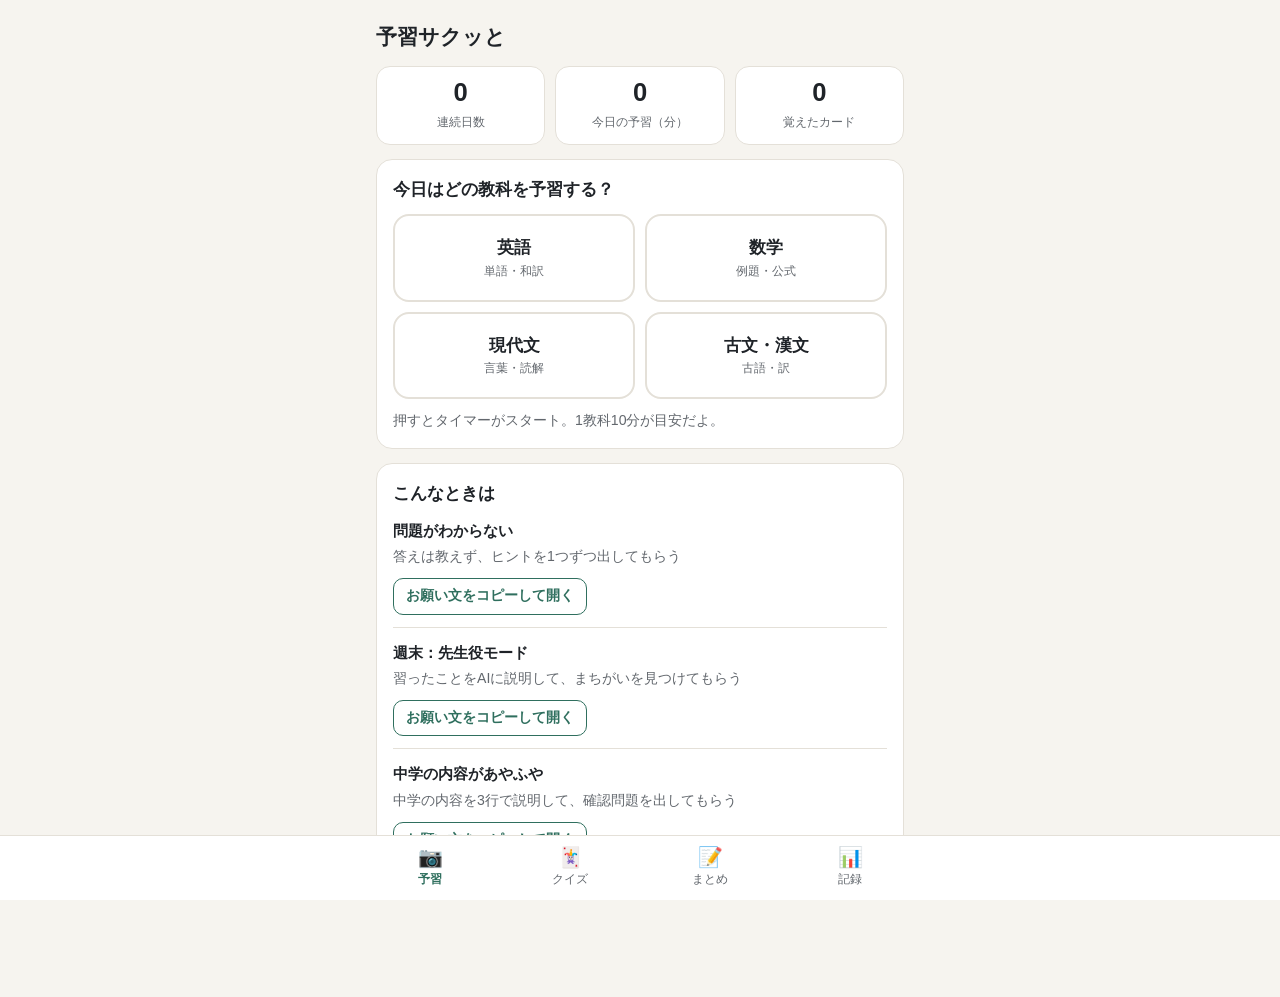
==== index.html @ 1076a91f "予習サクッと：写真とAIで予習・単語クイズ・まとめ・記録のアプリを作成 Co-Authored-By: Claude Opus 5.5 <noreply@anthropic.com>" ====
<!DOCTYPE html>
<html lang="ja">
<head>
<meta charset="UTF-8">
<meta name="viewport" content="width=device-width, initial-scale=1, viewport-fit=cover">
<meta name="robots" content="noindex">
<meta name="apple-mobile-web-app-capable" content="yes">
<meta name="apple-mobile-web-app-title" content="予習サクッと">
<meta name="theme-color" content="#2f6f5e">
<title>予習サクッと</title>
<meta name="description" content="写真とAIで予習を30分に。単語カードとまとめで授業前もバッチリ">
<style>
  :root {
    --bg: #f6f4ef;
    --card: #ffffff;
    --text: #1f2328;
    --sub: #62676d;
    --line: #e4e0d8;
    --accent: #2f6f5e;
    --accent-soft: #e3efe9;
    --warm: #c0643c;
    --warm-soft: #f8e8df;
    --line-green: #06c755;
    --tabbar: #ffffff;
  }
  @media (prefers-color-scheme: dark) {
    :root {
      --bg: #17191c;
      --card: #22252a;
      --text: #eceae6;
      --sub: #a3a7ad;
      --line: #34383e;
      --accent: #6fbfa6;
      --accent-soft: #24352f;
      --warm: #e38c64;
      --warm-soft: #3a2a22;
      --tabbar: #1d2024;
    }
  }
  * { box-sizing: border-box; }
  [hidden] { display: none !important; }
  html, body { margin: 0; }
  body {
    background: var(--bg);
    color: var(--text);
    font-family: -apple-system, BlinkMacSystemFont, "Hiragino Sans", "Noto Sans JP", "Yu Gothic UI", sans-serif;
    line-height: 1.65;
    -webkit-text-size-adjust: 100%;
  }
  main { max-width: 560px; margin: 0 auto; padding: 16px 16px calc(96px + env(safe-area-inset-bottom)); }
  h1 { font-size: 1.3rem; margin: 4px 0 12px; }
  h2 { font-size: 1.05rem; margin: 0 0 10px; }
  p { margin: 0 0 10px; }
  .sub { color: var(--sub); font-size: .88rem; }
  .card {
    background: var(--card);
    border: 1px solid var(--line);
    border-radius: 16px;
    padding: 16px;
    margin-bottom: 14px;
  }
  .tag {
    display: inline-block;
    background: var(--accent-soft); color: var(--accent);
    font-size: .78rem; font-weight: 700;
    padding: 1px 10px; border-radius: 99px;
  }
  button, a.btn { font: inherit; -webkit-tap-highlight-color: transparent; }
  button { border: none; cursor: pointer; }
  .btn {
    display: block; width: 100%; text-align: center; text-decoration: none;
    padding: 14px; border-radius: 14px;
    font-size: 1rem; font-weight: 700;
    background: var(--accent); color: #fff;
  }
  .btn.ghost { background: transparent; color: var(--accent); border: 1.5px solid var(--accent); }
  .btn.plain { background: transparent; color: var(--sub); border: 1px solid var(--line); font-weight: 500; }
  .btn.line { background: var(--line-green); color: #fff; }
  .btn.small { display: inline-block; width: auto; padding: 6px 12px; font-size: .85rem; border-radius: 10px; }
  .btn:active { transform: scale(.98); }
  .row { display: flex; gap: 10px; }
  .row > * { flex: 1; }

  /* 数字タイル */
  .tiles { display: grid; grid-template-columns: repeat(3, 1fr); gap: 10px; margin-bottom: 14px; }
  .tile {
    background: var(--card); border: 1px solid var(--line); border-radius: 14px;
    padding: 10px 6px; text-align: center;
  }
  .tile b { display: block; font-size: 1.6rem; line-height: 1.2; }
  .tile span { font-size: .75rem; color: var(--sub); }

  /* 教科ボタン */
  .subjects { display: grid; grid-template-columns: 1fr 1fr; gap: 10px; }
  .subj {
    background: var(--card); color: var(--text);
    border: 2px solid var(--line); border-radius: 16px;
    padding: 18px 8px; font-size: 1.05rem; font-weight: 700;
  }
  .subj small { display: block; font-size: .75rem; color: var(--sub); font-weight: 500; }
  .subj:active { border-color: var(--accent); }

  /* 予習中 */
  .timer {
    display: flex; align-items: center; justify-content: space-between;
    background: var(--accent); color: #fff; border-radius: 16px;
    padding: 12px 16px; margin-bottom: 14px;
  }
  .timer b { font-size: 1.6rem; font-variant-numeric: tabular-nums; }
  .timer span { font-size: .85rem; opacity: .9; }
  .step { display: flex; gap: 12px; }
  .step + .step { margin-top: 18px; padding-top: 18px; border-top: 1px dashed var(--line); }
  .step .no {
    flex: none; width: 28px; height: 28px; border-radius: 50%;
    background: var(--accent); color: #fff; display: grid; place-items: center;
    font-size: .85rem; font-weight: 700;
  }
  .step .body { flex: 1; min-width: 0; }
  .step h3 { font-size: 1rem; margin: 2px 0 6px; }
  details { margin-top: 8px; }
  summary { color: var(--accent); font-size: .88rem; cursor: pointer; }
  pre.prompt {
    white-space: pre-wrap; overflow-wrap: anywhere;
    font-family: inherit; font-size: .82rem;
    background: var(--bg); border: 1px dashed var(--line);
    border-radius: 12px; padding: 10px; margin: 8px 0 0;
  }
  textarea, input[type=number] {
    width: 100%; font: inherit; font-size: 16px;
    padding: 10px; border-radius: 12px;
    border: 1px solid var(--line); background: var(--bg); color: var(--text);
  }
  textarea { min-height: 110px; resize: vertical; }
  .saved {
    background: var(--accent-soft); color: var(--accent);
    border-radius: 12px; padding: 10px 12px; font-size: .9rem; font-weight: 700; margin-top: 10px;
  }
  .warn { background: var(--warm-soft); color: var(--warm); }
  .extra { border-top: 1px solid var(--line); padding: 12px 0; }
  .extra:first-of-type { border-top: none; padding-top: 0; }
  .extra h3 { font-size: .95rem; margin: 0 0 2px; }

  /* チップ */
  .chips { display: flex; gap: 6px; overflow-x: auto; padding-bottom: 4px; margin-bottom: 12px; scrollbar-width: none; }
  .chips::-webkit-scrollbar { display: none; }
  .chip {
    flex: none; border: 1px solid var(--line); background: var(--card); color: var(--text);
    border-radius: 99px; padding: 5px 12px; font-size: .85rem;
  }
  .chip.on { background: var(--accent); border-color: var(--accent); color: #fff; }

  /* クイズ */
  .flash {
    min-height: 230px; display: flex; flex-direction: column; justify-content: center; align-items: center;
    text-align: center; gap: 10px;
  }
  .flash .front { font-size: 1.6rem; font-weight: 700; overflow-wrap: anywhere; }
  .flash .back { font-size: 1.1rem; color: var(--accent); font-weight: 700; overflow-wrap: anywhere; }
  .qcount { display: flex; justify-content: space-between; font-size: .85rem; color: var(--sub); margin-bottom: 8px; }
  .judge { display: grid; grid-template-columns: 1fr 1fr; gap: 10px; }
  .judge button { padding: 18px 8px; border-radius: 16px; font-size: 1.1rem; font-weight: 700; }
  .judge .ok { background: var(--accent); color: #fff; }
  .judge .ng { background: var(--warm); color: #fff; }
  .result-big { font-size: 3rem; font-weight: 800; text-align: center; color: var(--accent); margin: 8px 0; }

  /* まとめ・カード一覧 */
  .note { border-top: 1px solid var(--line); padding: 12px 0; }
  .note:first-child { border-top: none; padding-top: 0; }
  .note-head { display: flex; align-items: center; gap: 8px; margin-bottom: 4px; }
  .note-head .date { color: var(--sub); font-size: .82rem; flex: 1; }
  .note ul { margin: 0; padding-left: 1.2em; }
  .note li { margin-bottom: 2px; }
  .link-del { background: none; color: var(--sub); font-size: .78rem; padding: 2px 4px; text-decoration: underline; }
  .empty { color: var(--sub); font-size: .9rem; text-align: center; padding: 16px 0; }
  .clist { font-size: .9rem; }
  .clist div { display: flex; gap: 8px; padding: 6px 0; border-bottom: 1px solid var(--line); }
  .clist div span:first-child { flex: 1; font-weight: 700; overflow-wrap: anywhere; }
  .clist div span:nth-child(2) { flex: 1.3; color: var(--sub); overflow-wrap: anywhere; }

  /* グラフ */
  .chart { position: relative; height: 160px; margin: 8px 0 4px; }
  .bars { position: absolute; inset: 0; display: flex; align-items: flex-end; gap: 2px; }
  .bars .col {
    flex: 1; height: 100%; display: flex; align-items: flex-end; justify-content: center;
    background: none; padding: 0; position: relative;
  }
  .bars .bar { width: 70%; max-width: 18px; background: var(--accent); border-radius: 4px 4px 0 0; min-height: 0; }
  .bars .col.sel .bar { outline: 2px solid var(--text); outline-offset: 1px; }
  .goal {
    position: absolute; left: 0; right: 0; z-index: 2;
    border-top: 1.5px dashed var(--warm); pointer-events: none;
  }
  .goal span {
    position: absolute; left: 0; top: -22px; font-size: .72rem; color: var(--warm); font-weight: 700;
    background: var(--card); padding: 0 4px; border-radius: 4px;
  }
  .baseline { position: absolute; left: 0; right: 0; bottom: 0; border-top: 1px solid var(--line); }
  .xlabels { display: flex; gap: 2px; font-size: .68rem; color: var(--sub); text-align: center; }
  .xlabels span { flex: 1; }
  .xlabels span.today { color: var(--text); font-weight: 700; }
  .chart-info { font-size: .88rem; min-height: 1.5em; margin-top: 6px; }

  .seg { display: flex; border: 1px solid var(--line); border-radius: 12px; overflow: hidden; }
  .seg button { flex: 1; padding: 10px; background: var(--card); color: var(--text); font-size: .95rem; }
  .seg button.on { background: var(--accent); color: #fff; font-weight: 700; }

  /* タブ */
  nav.tabs {
    position: fixed; left: 0; right: 0; bottom: 0; z-index: 5;
    background: var(--tabbar); border-top: 1px solid var(--line);
    display: flex; justify-content: center;
    padding-bottom: env(safe-area-inset-bottom);
  }
  nav.tabs button {
    flex: 1; max-width: 140px; background: none; color: var(--sub);
    padding: 8px 2px 10px; font-size: .75rem;
  }
  nav.tabs button b { display: block; font-size: 1.25rem; line-height: 1.3; }
  nav.tabs button.on { color: var(--accent); font-weight: 700; }

  .toast {
    position: fixed; left: 50%; bottom: calc(84px + env(safe-area-inset-bottom)); transform: translateX(-50%);
    background: var(--text); color: var(--bg);
    padding: 10px 18px; border-radius: 99px; font-size: .9rem; z-index: 10;
    opacity: 0; pointer-events: none; transition: opacity .2s; white-space: nowrap;
  }
  .toast.show { opacity: 1; }
</style>
</head>
<body>
<main>

  <!-- ===== 予習 ===== -->
  <section id="tab-home">
    <div id="home-idle">
      <h1>予習サクッと</h1>
      <div class="tiles">
        <div class="tile"><b id="t-streak">0</b><span>連続日数</span></div>
        <div class="tile"><b id="t-today">0</b><span>今日の予習（分）</span></div>
        <div class="tile"><b id="t-cards">0</b><span>覚えたカード</span></div>
      </div>

      <div class="card">
        <h2>今日はどの教科を予習する？</h2>
        <div class="subjects" id="subjects"></div>
        <p class="sub" style="margin:10px 0 0">押すとタイマーがスタート。1教科10分が目安だよ。</p>
      </div>

      <div class="card">
        <h2>こんなときは</h2>
        <div class="extra">
          <h3>問題がわからない</h3>
          <p class="sub">答えは教えず、ヒントを1つずつ出してもらう</p>
          <button class="btn small ghost" data-extra="hint">お願い文をコピーして開く</button>
        </div>
        <div class="extra">
          <h3>週末：先生役モード</h3>
          <p class="sub">習ったことをAIに説明して、まちがいを見つけてもらう</p>
          <button class="btn small ghost" data-extra="teach">お願い文をコピーして開く</button>
        </div>
        <div class="extra">
          <h3>中学の内容があやふや</h3>
          <p class="sub">中学の内容を3行で説明して、確認問題を出してもらう</p>
          <button class="btn small ghost" data-extra="junior">お願い文をコピーして開く</button>
        </div>
      </div>
    </div>

    <div id="home-active" hidden>
      <div class="timer">
        <div><span id="a-subj">英語</span><br><span>予習中</span></div>
        <b id="a-time">0:00</b>
      </div>

      <div class="card">
        <div class="step">
          <div class="no">1</div>
          <div class="body">
            <h3>お願い文をコピーしてAIを開く</h3>
            <a class="btn" id="a-open" href="https://chatgpt.com/" target="_blank" rel="noopener">コピーして <span class="ai-name">ChatGPT</span> を開く</a>
            <details>
              <summary>お願い文を見る</summary>
              <pre class="prompt" id="a-prompt"></pre>
            </details>
          </div>
        </div>
        <div class="step">
          <div class="no">2</div>
          <div class="body">
            <h3>教科書を撮って送る</h3>
            <p class="sub" style="margin:0"><span class="ai-name">ChatGPT</span> で「＋」→ カメラで教科書のページを撮る → 入力欄を長押しして「ペースト」→ 送信</p>
          </div>
        </div>
        <div class="step">
          <div class="no">3</div>
          <div class="body">
            <h3>ヒントを見て自分で考える</h3>
            <p class="sub" style="margin:0" id="a-tip"></p>
          </div>
        </div>
        <div class="step">
          <div class="no">4</div>
          <div class="body">
            <h3>AIの返事をここに貼る</h3>
            <p class="sub">AIの返事を長押し →「コピー」→ 下に貼りつけ。単語カードとまとめが自動で保存されるよ。</p>
            <textarea id="a-paste" placeholder="ここに貼りつけ"></textarea>
            <button class="btn ghost" id="a-save" style="margin-top:8px">カードとまとめを保存</button>
            <div id="a-saved" hidden></div>
          </div>
        </div>
      </div>

      <div class="card" id="finish-box">
        <h2>予習おわり！</h2>
        <div class="row" style="align-items:center">
          <span style="flex:none">かかった時間</span>
          <input type="number" id="a-min" min="1" max="180" inputmode="numeric" style="flex:1">
          <span style="flex:none">分</span>
        </div>
        <button class="btn" id="a-finish" style="margin-top:12px">記録する</button>
        <button class="btn plain" id="a-cancel" style="margin-top:8px">やめる（記録しない）</button>
      </div>
    </div>
  </section>

  <!-- ===== クイズ ===== -->
  <section id="tab-quiz" hidden>
    <h1>単語クイズ</h1>
    <div class="chips" id="quiz-chips"></div>
    <div id="quiz-start" class="card">
      <p id="quiz-info"></p>
      <button class="btn" id="quiz-go">10問スタート</button>
      <p class="sub" style="margin:10px 0 0">電車の中で5分。まだ覚えていないカードから出るよ。</p>
    </div>
    <div id="quiz-play" hidden>
      <div class="qcount"><span id="q-no"></span><span id="q-subj"></span></div>
      <div class="card flash">
        <div class="front" id="q-front"></div>
        <div class="back" id="q-back" hidden></div>
      </div>
      <button class="btn" id="q-show">答えを見る</button>
      <div class="judge" id="q-judge" hidden>
        <button class="ng" id="q-ng">まだ ×</button>
        <button class="ok" id="q-ok">覚えた ○</button>
      </div>
      <button class="link-del" id="q-quit" style="display:block;margin:14px auto 0">クイズをやめる</button>
    </div>
    <div id="quiz-end" class="card" hidden>
      <p style="text-align:center;margin:0">今回の結果</p>
      <div class="result-big" id="q-result"></div>
      <p class="sub" style="text-align:center" id="q-comment"></p>
      <button class="btn" id="q-again">もう一回</button>
    </div>
    <details class="card">
      <summary>カードの一覧を見る</summary>
      <div class="clist" id="card-list" style="margin-top:10px"></div>
    </details>
  </section>

  <!-- ===== まとめ ===== -->
  <section id="tab-notes" hidden>
    <h1>授業前のまとめ</h1>
    <p class="sub">授業の前の5分で見返そう。当てられても大丈夫。</p>
    <div class="chips" id="note-chips"></div>
    <div class="card" id="note-list"></div>
  </section>

  <!-- ===== 記録 ===== -->
  <section id="tab-log" hidden>
    <h1>記録</h1>
    <div class="tiles">
      <div class="tile"><b id="l-streak">0</b><span>連続日数</span></div>
      <div class="tile"><b id="l-days">0</b><span>7日間で予習</span></div>
      <div class="tile"><b id="l-avg">0</b><span>1日の平均（分）</span></div>
    </div>
    <div class="card">
      <h2>毎日の予習時間（分）</h2>
      <p class="sub" style="margin:0 0 16px">最近14日間（太字の日付が今日）。棒を押すとくわしく見られるよ。</p>
      <div class="chart" id="chart">
        <div class="baseline"></div>
        <div class="goal" id="goal"><span>目標30分</span></div>
        <div class="bars" id="bars"></div>
      </div>
      <div class="xlabels" id="xlabels"></div>
      <div class="chart-info" id="chart-info"></div>
    </div>
    <div class="card">
      <h2>がんばりを報告する</h2>
      <p class="sub">この1週間の記録を、相談している人にLINEで送れるよ。</p>
      <button class="btn line" id="report">LINEで報告する</button>
    </div>
    <div class="card">
      <h2>使うAI</h2>
      <div class="seg" id="ai-seg">
        <button data-ai="chatgpt">ChatGPT</button>
        <button data-ai="gemini">Gemini</button>
      </div>
      <p class="sub" style="margin:10px 0 0">「コピーして開く」を押したときに開くAIです。</p>
    </div>
    <div class="card">
      <h2>ホーム画面に置く</h2>
      <p class="sub" style="margin:0">Safariでこのページを開いて、下の「共有」ボタン（□に↑）→「ホーム画面に追加」。アプリみたいにすぐ開けるよ。</p>
    </div>
    <div class="card">
      <h2>データ</h2>
      <p class="sub">記録はこのスマホの中だけに保存されます。機種変更の前は「書き出し」でバックアップしてね。</p>
      <div class="row">
        <button class="btn small ghost" id="export">書き出し</button>
        <button class="btn small ghost" id="import-btn">読み込み</button>
        <button class="btn small plain" id="reset">全部消す</button>
      </div>
      <input type="file" id="import" accept="application/json,.json" hidden>
    </div>
  </section>

</main>

<nav class="tabs" id="tabs">
  <button data-tab="home" class="on"><b>📷</b>予習</button>
  <button data-tab="quiz"><b>🃏</b>クイズ</button>
  <button data-tab="notes"><b>📝</b>まとめ</button>
  <button data-tab="log"><b>📊</b>記録</button>
</nav>
<div class="toast" id="toast"></div>

<script>
// ================= 設定 =================
const SUBJECTS = [
  { k: "en", name: "英語", note: "単語・和訳", card: "英単語・熟語｜意味" },
  { k: "ma", name: "数学", note: "例題・公式", card: "公式・用語｜意味や使い方" },
  { k: "ge", name: "現代文", note: "言葉・読解", card: "言葉｜意味" },
  { k: "ko", name: "古文・漢文", note: "古語・訳", card: "古語・句法｜意味" },
];
const AI = {
  chatgpt: { name: "ChatGPT", url: "https://chatgpt.com/" },
  gemini: { name: "Gemini", url: "https://gemini.google.com/app" },
};
const GOAL = 30;
const STORE_KEY = "yoshu-sakutto-v1";

const TAIL = (s) => `
最後に、アプリに保存するので、次の形で必ず出してください。
【まとめ】
・授業の前に見返すポイントを3つ（1行に1つ）
【カード】
${s.card}
（1行に1つ、10個まで。表にしないで「｜」で区切る）`;

const PROMPTS = {
  en: s => `あなたは高校1年生向けの英語の先生です。
写真は、明日の授業で習う教科書のページです。予習を手伝ってください。

1. 1文ずつ、意味をつかむためのヒントを出してください。まだ全文の訳は出さないでください。
2. 大事な文法を1つだけ、かんたんに説明してください。
3. 授業で先生に聞かれそうな質問を3つ出してください（答えはまだ出さない）。

私が「答え合わせ」と送ったら、全文の訳と質問の答えを出してください。
${TAIL(s)}`,
  ma: s => `あなたは高校1年生向けの数学の先生です。
写真は、明日の授業で習う教科書のページです。予習を手伝ってください。

1. このページで習うことを、中学生にもわかる言葉で3行で説明してください。
2. 例題の解き方を、ヒントとして1段ずつ出してください。一気に答えを出さないでください。
3. このページを理解するのに必要な中学の内容があれば、1つだけ教えてください。

私が「次」と送ったら次のヒントを、「答え合わせ」と送ったら解き方の全体を出してください。
${TAIL(s)}`,
  ge: s => `あなたは高校1年生向けの国語（現代文）の先生です。
写真は、明日の授業で読む文章です。予習を手伝ってください。

1. 読み方や意味がむずかしい言葉を選んで、かんたんに説明してください。
2. 筆者がいちばん言いたいことを見つけるためのヒントを出してください（答えはまだ出さない）。
3. 授業で先生に聞かれそうな質問を3つ出してください（答えはまだ出さない）。

私が「答え合わせ」と送ったら、段落ごとの要約と質問の答えを出してください。
${TAIL(s)}`,
  ko: s => `あなたは高校1年生向けの古文・漢文の先生です。
写真は、明日の授業で読む教科書のページです。予習を手伝ってください。

1. 大事な古語（漢文なら大事な漢字や句法）を選んで、意味を説明してください。
2. 大事な文法（助動詞や返り点など）を1つだけ、かんたんに説明してください。
3. 1文ずつ、現代語訳のヒントを出してください。まだ全文の訳は出さないでください。

私が「答え合わせ」と送ったら、全文の現代語訳を出してください。
${TAIL(s)}`,
};
const TIPS = {
  en: "ヒントを見て、まず自分で訳してみる。むずかしければ「答え合わせ」と送ってOK。",
  ma: "ヒントを見て例題を解いてみる。つまったら「次」と送ると、次のヒントが出るよ。",
  ge: "筆者の言いたいことを自分の言葉で1行書いてから「答え合わせ」と送ろう。",
  ko: "ヒントを見て訳してみる。むずかしければ「答え合わせ」と送ってOK。",
};
const EXTRAS = {
  hint: `高校1年生です。写真の問題がわかりません。
答えはすぐに教えないでください。ヒントを1つずつ出して、私が自分で解けるように手伝ってください。
私が「降参」と送ったときだけ、解き方を最初から説明してください。`,
  teach: `今から私が、今週の授業で習ったことをあなたに説明します。あなたは生徒の役です。
私の説明にまちがいや足りないところがあれば、質問する形で教えてください。
最後に、私の理解度を5段階で教えて、もう一度確認するとよいところを1つ教えてください。
では説明します：`,
  junior: `高校1年生です。授業で、中学で習った「（ここに内容を書く）」があやふやです。
中学生にもわかる言葉で3行で説明して、確認問題を3問出してください。
答えは、私が答えを送ってから教えてください。`,
};

// ================= データ =================
function blank() {
  return { ai: "chatgpt", sessions: [], cards: [], notes: [], active: null };
}
function load() {
  try {
    const d = JSON.parse(localStorage.getItem(STORE_KEY) || "null");
    if (d && Array.isArray(d.cards)) return Object.assign(blank(), d);
  } catch (e) {}
  return blank();
}
let state = load();
function save() {
  try { localStorage.setItem(STORE_KEY, JSON.stringify(state)); } catch (e) {}
}

// ================= 小道具 =================
const $ = id => document.getElementById(id);
const WD = ["日", "月", "火", "水", "木", "金", "土"];
const subjOf = k => SUBJECTS.find(s => s.k === k) || SUBJECTS[0];
const uid = () => Date.now().toString(36) + Math.random().toString(36).slice(2, 6);
function ymd(d) {
  return d.getFullYear() + "-" + String(d.getMonth() + 1).padStart(2, "0") + "-" + String(d.getDate()).padStart(2, "0");
}
function parseYmd(s) { const p = s.split("-"); return new Date(+p[0], p[1] - 1, +p[2]); }
function addDays(d, n) { const x = new Date(d); x.setDate(x.getDate() + n); return x; }
function md(d) { return `${d.getMonth() + 1}/${d.getDate()}(${WD[d.getDay()]})`; }
function esc(s) {
  return String(s).replace(/[&<>"']/g, c => ({ "&": "&amp;", "<": "&lt;", ">": "&gt;", '"': "&quot;", "'": "&#39;" }[c]));
}
function toast(msg) {
  const t = $("toast");
  t.textContent = msg;
  t.classList.add("show");
  clearTimeout(toast.h);
  toast.h = setTimeout(() => t.classList.remove("show"), 2200);
}
function copyText(text) {
  // タップの直後に同期的にコピーする（iPhoneでも確実に動くように）
  let ok = false;
  const ta = document.createElement("textarea");
  ta.value = text;
  ta.setAttribute("readonly", "");
  ta.style.position = "fixed";
  ta.style.opacity = "0";
  document.body.appendChild(ta);
  ta.select();
  ta.setSelectionRange(0, text.length);
  try { ok = document.execCommand("copy"); } catch (e) {}
  ta.remove();
  if (!ok && navigator.clipboard) {
    navigator.clipboard.writeText(text).catch(() => {});
    ok = true;
  }
  return ok;
}
function currentAI() { return AI[state.ai] || AI.chatgpt; }

// ================= 集計 =================
function minutesOn(dateStr) {
  return state.sessions.filter(s => s.date === dateStr).reduce((a, s) => a + s.min, 0);
}
function studied(dateStr) { return state.sessions.some(s => s.date === dateStr); }
function streak() {
  let d = new Date(), n = 0;
  if (!studied(ymd(d))) d = addDays(d, -1); // 今日まだなら昨日から数える
  while (studied(ymd(d))) { n++; d = addDays(d, -1); }
  return n;
}
function knownCount() { return state.cards.filter(c => c.known).length; }

// ================= AIの返事を読み取る =================
function section(text, name) {
  const mark = "【" + name + "】";
  const i = text.lastIndexOf(mark);
  if (i < 0) return "";
  const rest = text.slice(i + mark.length);
  const end = rest.indexOf("【");
  return end >= 0 ? rest.slice(0, end) : rest;
}
function cleanLine(line) {
  return line.replace(/^\s*(?:[-・*•●◦]|\d+[.)．、]|[（(]\d+[)）])\s*/, "").trim();
}
function parseReply(raw, subjectKey) {
  const text = raw.replace(/\r/g, "").replace(/\*\*/g, "").replace(/`/g, "");
  const cardPart = section(text, "カード") || text;
  const cards = [];
  cardPart.split("\n").forEach(line => {
    if (!/[|｜]/.test(line)) return;
    if (/^[\s|｜:：\-ー—]+$/.test(line)) return; // 表の区切り線
    const parts = line.split(/[|｜]/).map(cleanLine).filter(Boolean);
    if (parts.length < 2) return;
    const front = parts[0].slice(0, 80);
    const back = parts.slice(1).join(" / ").slice(0, 200);
    if (/^意味/.test(back) || /^(単語|英単語|古語|言葉|用語|公式)/.test(front) && /意味/.test(back)) return; // 見出し行
    cards.push({ front, back });
  });
  const points = section(text, "まとめ").split("\n")
    .map(cleanLine)
    .filter(l => l && !/[|｜]/.test(l) && !/ポイントを3つ/.test(l))
    .slice(0, 5)
    .map(l => l.slice(0, 200));
  return { cards, points };
}

// ================= 予習タブ =================
function renderHome() {
  $("t-streak").textContent = streak();
  $("t-today").textContent = minutesOn(ymd(new Date()));
  $("t-cards").textContent = knownCount();
  $("subjects").innerHTML = SUBJECTS.map(s =>
    `<button class="subj" data-subj="${s.k}">${s.name}<small>${s.note}</small></button>`).join("");
  document.querySelectorAll(".ai-name").forEach(el => el.textContent = currentAI().name);

  const a = state.active;
  $("home-idle").hidden = !!a;
  $("home-active").hidden = !a;
  if (a) {
    const s = subjOf(a.subject);
    $("a-subj").textContent = s.name;
    $("a-prompt").textContent = PROMPTS[s.k](s);
    $("a-tip").textContent = TIPS[s.k];
    $("a-open").href = currentAI().url;
    if ($("a-paste").value !== (a.draft || "")) $("a-paste").value = a.draft || "";
    tick();
  }
}
function elapsedMin() {
  if (!state.active) return 0;
  return Math.max(1, Math.round((Date.now() - state.active.start) / 60000));
}
function tick() {
  if (!state.active) return;
  const sec = Math.floor((Date.now() - state.active.start) / 1000);
  const m = Math.floor(sec / 60), s = sec % 60;
  $("a-time").textContent = `${m}:${String(s).padStart(2, "0")}`;
  if (document.activeElement !== $("a-min")) $("a-min").value = Math.min(180, elapsedMin());
}
setInterval(tick, 1000);

$("subjects").addEventListener("click", e => {
  const b = e.target.closest("[data-subj]");
  if (!b) return;
  state.active = { subject: b.dataset.subj, start: Date.now(), draft: "" };
  save();
  $("a-saved").hidden = true;
  renderHome();
  window.scrollTo(0, 0);
});

$("a-open").addEventListener("click", () => {
  const s = subjOf(state.active.subject);
  copyText(PROMPTS[s.k](s));
  toast("お願い文をコピーしたよ");
});

$("a-paste").addEventListener("input", () => {
  if (!state.active) return;
  state.active.draft = $("a-paste").value;
  save();
});

$("a-save").addEventListener("click", () => {
  const raw = $("a-paste").value.trim();
  const box = $("a-saved");
  box.hidden = false;
  if (!raw) {
    box.className = "saved warn";
    box.textContent = "まだ何も貼られていないよ";
    return;
  }
  const subj = state.active.subject;
  const { cards, points } = parseReply(raw, subj);
  const today = ymd(new Date());
  let added = 0;
  cards.forEach(c => {
    const same = state.cards.find(x => x.subject === subj && x.front.toLowerCase() === c.front.toLowerCase());
    if (same) { same.back = c.back; return; }
    state.cards.push({ id: uid(), subject: subj, front: c.front, back: c.back, date: today, known: false, last: 0 });
    added++;
  });
  if (points.length) state.notes.unshift({ id: uid(), subject: subj, date: today, points });
  save();
  if (!cards.length && !points.length) {
    box.className = "saved warn";
    box.textContent = "カードとまとめが見つからなかったよ。AIに「【まとめ】と【カード】の形で出して」と送ってから、もう一度貼ってみて。";
    return;
  }
  box.className = "saved";
  box.textContent = `保存したよ！ 新しいカード ${added}枚／まとめ ${points.length ? "1件" : "なし"}`;
  $("a-paste").value = "";
  state.active.draft = "";
  save();
});

$("a-finish").addEventListener("click", () => {
  const min = Math.max(1, Math.min(180, parseInt($("a-min").value, 10) || elapsedMin()));
  state.sessions.push({ id: uid(), date: ymd(new Date()), subject: state.active.subject, min });
  state.active = null;
  save();
  renderHome();
  const today = minutesOn(ymd(new Date()));
  toast(today <= GOAL ? `おつかれさま！今日は${today}分` : `おつかれさま！今日は合計${today}分`);
});
$("a-cancel").addEventListener("click", () => {
  if (!confirm("この予習は記録しないで終わるよ。いい？")) return;
  state.active = null;
  save();
  renderHome();
});

document.querySelectorAll("[data-extra]").forEach(b => {
  b.addEventListener("click", () => {
    copyText(EXTRAS[b.dataset.extra]);
    toast("お願い文をコピーしたよ");
    window.open(currentAI().url, "_blank", "noopener");
  });
});

// ================= クイズタブ =================
let quizFilter = "all";
let quiz = null;

function chipsHtml(current, counts) {
  const all = [{ k: "all", name: "すべて" }].concat(SUBJECTS);
  return all.map(s => `<button class="chip${s.k === current ? " on" : ""}" data-f="${s.k}">${s.name}${counts ? `（${counts(s.k)}）` : ""}</button>`).join("");
}
function cardsFor(f) { return state.cards.filter(c => f === "all" || c.subject === f); }

function renderQuiz() {
  $("quiz-chips").innerHTML = chipsHtml(quizFilter, k => cardsFor(k).length);
  const list = cardsFor(quizFilter);
  const notYet = list.filter(c => !c.known).length;
  const playing = !!quiz && !quiz.done;
  $("quiz-play").hidden = !playing;
  $("quiz-end").hidden = !(quiz && quiz.done);
  $("quiz-start").hidden = !!quiz;
  if (!list.length) {
    $("quiz-info").innerHTML = "まだカードがないよ。<br>予習でAIの返事を貼りつけると、ここにカードがたまるよ。";
    $("quiz-go").hidden = true;
  } else {
    $("quiz-info").innerHTML = `カード <b>${list.length}枚</b>（まだ覚えていない <b>${notYet}枚</b>）`;
    $("quiz-go").hidden = false;
    $("quiz-go").textContent = `${Math.min(10, list.length)}問スタート`;
  }
  $("card-list").innerHTML = list.length
    ? list.slice().reverse().map(c => `<div><span>${esc(c.front)}</span><span>${esc(c.back)}</span><button class="link-del" data-delcard="${c.id}">消す</button></div>`).join("")
    : '<p class="empty">まだありません</p>';
  if (playing) showQ();
}
function startQuiz() {
  const list = cardsFor(quizFilter).slice()
    .sort((a, b) => (a.known - b.known) || (a.last - b.last));
  quiz = { items: list.slice(0, 10), i: 0, ok: 0, done: false };
  renderQuiz();
}
function showQ() {
  const c = quiz.items[quiz.i];
  $("q-no").textContent = `${quiz.i + 1} / ${quiz.items.length}`;
  $("q-subj").textContent = subjOf(c.subject).name;
  $("q-front").textContent = c.front;
  $("q-back").textContent = c.back;
  $("q-back").hidden = true;
  $("q-show").hidden = false;
  $("q-judge").hidden = true;
}
function judge(ok) {
  const c = quiz.items[quiz.i];
  const real = state.cards.find(x => x.id === c.id);
  if (real) { real.known = ok; real.last = Date.now(); }
  if (ok) quiz.ok++;
  save();
  quiz.i++;
  if (quiz.i >= quiz.items.length) {
    quiz.done = true;
    const n = quiz.items.length;
    $("q-result").textContent = `${quiz.ok} / ${n}`;
    $("q-comment").textContent = quiz.ok === n ? "全問正解！すごい！" : quiz.ok >= n / 2 ? "いい感じ！×のカードはまた出るよ" : "×のカードはまた出るから大丈夫。くり返せば覚えられる";
  }
  renderQuiz();
}
$("quiz-chips").addEventListener("click", e => {
  const b = e.target.closest("[data-f]");
  if (!b) return;
  quizFilter = b.dataset.f;
  quiz = null;
  renderQuiz();
});
$("quiz-go").addEventListener("click", startQuiz);
$("q-show").addEventListener("click", () => {
  $("q-back").hidden = false;
  $("q-show").hidden = true;
  $("q-judge").hidden = false;
});
$("q-ok").addEventListener("click", () => judge(true));
$("q-ng").addEventListener("click", () => judge(false));
$("q-quit").addEventListener("click", () => { quiz = null; renderQuiz(); });
$("q-again").addEventListener("click", startQuiz);
$("card-list").addEventListener("click", e => {
  const id = e.target.dataset.delcard;
  if (!id) return;
  if (!confirm("このカードを消す？")) return;
  state.cards = state.cards.filter(c => c.id !== id);
  save();
  renderQuiz();
});

// ================= まとめタブ =================
let noteFilter = "all";
function renderNotes() {
  $("note-chips").innerHTML = chipsHtml(noteFilter);
  const list = state.notes.filter(n => noteFilter === "all" || n.subject === noteFilter);
  $("note-list").innerHTML = list.length ? list.map(n => `
    <div class="note">
      <div class="note-head">
        <span class="tag">${esc(subjOf(n.subject).name)}</span>
        <span class="date">${md(parseYmd(n.date))} の予習</span>
        <button class="link-del" data-delnote="${n.id}">消す</button>
      </div>
      <ul>${n.points.map(p => `<li>${esc(p)}</li>`).join("")}</ul>
    </div>`).join("")
    : '<p class="empty">まだまとめがないよ。<br>予習でAIの返事を貼りつけると、ここにたまるよ。</p>';
}
$("note-chips").addEventListener("click", e => {
  const b = e.target.closest("[data-f]");
  if (!b) return;
  noteFilter = b.dataset.f;
  renderNotes();
});
$("note-list").addEventListener("click", e => {
  const id = e.target.dataset.delnote;
  if (!id) return;
  if (!confirm("このまとめを消す？")) return;
  state.notes = state.notes.filter(n => n.id !== id);
  save();
  renderNotes();
});

// ================= 記録タブ =================
let selDay = null;
function renderLog() {
  const today = new Date();
  const last7 = [...Array(7)].map((_, i) => ymd(addDays(today, -i)));
  const s7 = state.sessions.filter(s => last7.includes(s.date));
  $("l-streak").textContent = streak();
  const days7 = last7.filter(studied).length;
  $("l-days").textContent = days7;
  // 予習した日の1日あたり（目標30分と比べやすいように）
  $("l-avg").textContent = days7 ? Math.round(s7.reduce((a, s) => a + s.min, 0) / days7) : 0;

  const days = [...Array(14)].map((_, i) => addDays(today, i - 13));
  const vals = days.map(d => minutesOn(ymd(d)));
  const max = Math.max(60, ...vals);
  $("goal").style.bottom = `${(GOAL / max) * 100}%`;
  $("bars").innerHTML = days.map((d, i) => {
    const v = vals[i];
    const h = v ? Math.max(3, (v / max) * 100) : 0;
    return `<button class="col${selDay === i ? " sel" : ""}" data-i="${i}" aria-label="${md(d)} ${v}分"><div class="bar" style="height:${h}%"></div></button>`;
  }).join("");
  $("xlabels").innerHTML = days.map((d, i) =>
    `<span class="${i === 13 ? "today" : ""}">${d.getDate()}</span>`).join("");
  const i = selDay === null ? 13 : selDay;
  const dayStr = ymd(days[i]);
  const bySubj = SUBJECTS.map(s => {
    const m = state.sessions.filter(x => x.date === dayStr && x.subject === s.k).reduce((a, x) => a + x.min, 0);
    return m ? `${s.name}${m}分` : "";
  }).filter(Boolean).join("・");
  $("chart-info").innerHTML = `<b>${md(days[i])}</b>：${vals[i]}分${bySubj ? `（${bySubj}）` : ""}`;

  document.querySelectorAll("#ai-seg button").forEach(b => b.classList.toggle("on", b.dataset.ai === state.ai));
}
$("bars").addEventListener("click", e => {
  const b = e.target.closest("[data-i]");
  if (!b) return;
  selDay = +b.dataset.i;
  renderLog();
});
$("ai-seg").addEventListener("click", e => {
  const b = e.target.closest("[data-ai]");
  if (!b) return;
  state.ai = b.dataset.ai;
  save();
  renderLog();
  toast(`${currentAI().name} を使う設定にしたよ`);
});
$("report").addEventListener("click", () => {
  const today = new Date();
  const days = [...Array(7)].map((_, i) => addDays(today, i - 6));
  const keys = days.map(ymd);
  const ss = state.sessions.filter(s => keys.includes(s.date));
  const total = ss.reduce((a, s) => a + s.min, 0);
  const studiedDays = keys.filter(studied).length;
  const perDay = studiedDays ? Math.round(total / studiedDays) : 0;
  const bySubj = SUBJECTS.map(s => {
    const n = ss.filter(x => x.subject === s.k).length;
    return n ? `${s.name}${n}回` : "";
  }).filter(Boolean).join("・") || "なし";
  const newCards = state.cards.filter(c => keys.includes(c.date)).length;
  const text = [
    "【予習サクッと 報告】",
    `${md(days[0])}〜${md(days[6])}`,
    `予習した日：${studiedDays}/7日（連続${streak()}日）`,
    `予習した日の平均：${perDay}分（目標${GOAL}分）`,
    `教科：${bySubj}`,
    `カード：今週${newCards}枚ふえた／全部で${state.cards.length}枚（覚えた${knownCount()}枚）`,
  ].join("\n");
  copyText(text);
  location.href = "https://line.me/R/share?text=" + encodeURIComponent(text);
});
$("export").addEventListener("click", () => {
  const a = document.createElement("a");
  a.href = URL.createObjectURL(new Blob([JSON.stringify(state, null, 2)], { type: "application/json" }));
  a.download = `yoshu-sakutto-${ymd(new Date())}.json`;
  a.click();
});
$("import-btn").addEventListener("click", () => $("import").click());
$("import").addEventListener("change", e => {
  const f = e.target.files[0];
  if (!f) return;
  const r = new FileReader();
  r.onload = () => {
    try {
      const d = JSON.parse(r.result);
      if (!Array.isArray(d.cards) || !Array.isArray(d.sessions)) throw 0;
      state = Object.assign(blank(), d);
      save();
      renderLog();
      toast("読み込んだよ");
    } catch (err) { toast("読み込めないファイルです"); }
  };
  r.readAsText(f);
  e.target.value = "";
});
$("reset").addEventListener("click", () => {
  if (!confirm("記録・カード・まとめを全部消すよ。元に戻せないけどいい？")) return;
  state = blank();
  save();
  renderLog();
  toast("全部消したよ");
});

// ================= タブ切り替え =================
const RENDER = { home: renderHome, quiz: renderQuiz, notes: renderNotes, log: renderLog };
function show(tab) {
  Object.keys(RENDER).forEach(k => $("tab-" + k).hidden = k !== tab);
  document.querySelectorAll("#tabs button").forEach(b => b.classList.toggle("on", b.dataset.tab === tab));
  RENDER[tab]();
  window.scrollTo(0, 0);
}
$("tabs").addEventListener("click", e => {
  const b = e.target.closest("[data-tab]");
  if (b) show(b.dataset.tab);
});
// AIアプリから戻ってきたときに、時間などを最新にする
document.addEventListener("visibilitychange", () => {
  if (document.visibilityState === "visible") { state = load(); const on = document.querySelector("#tabs button.on"); RENDER[on.dataset.tab](); }
});
renderHome();
</script>
</body>
</html>
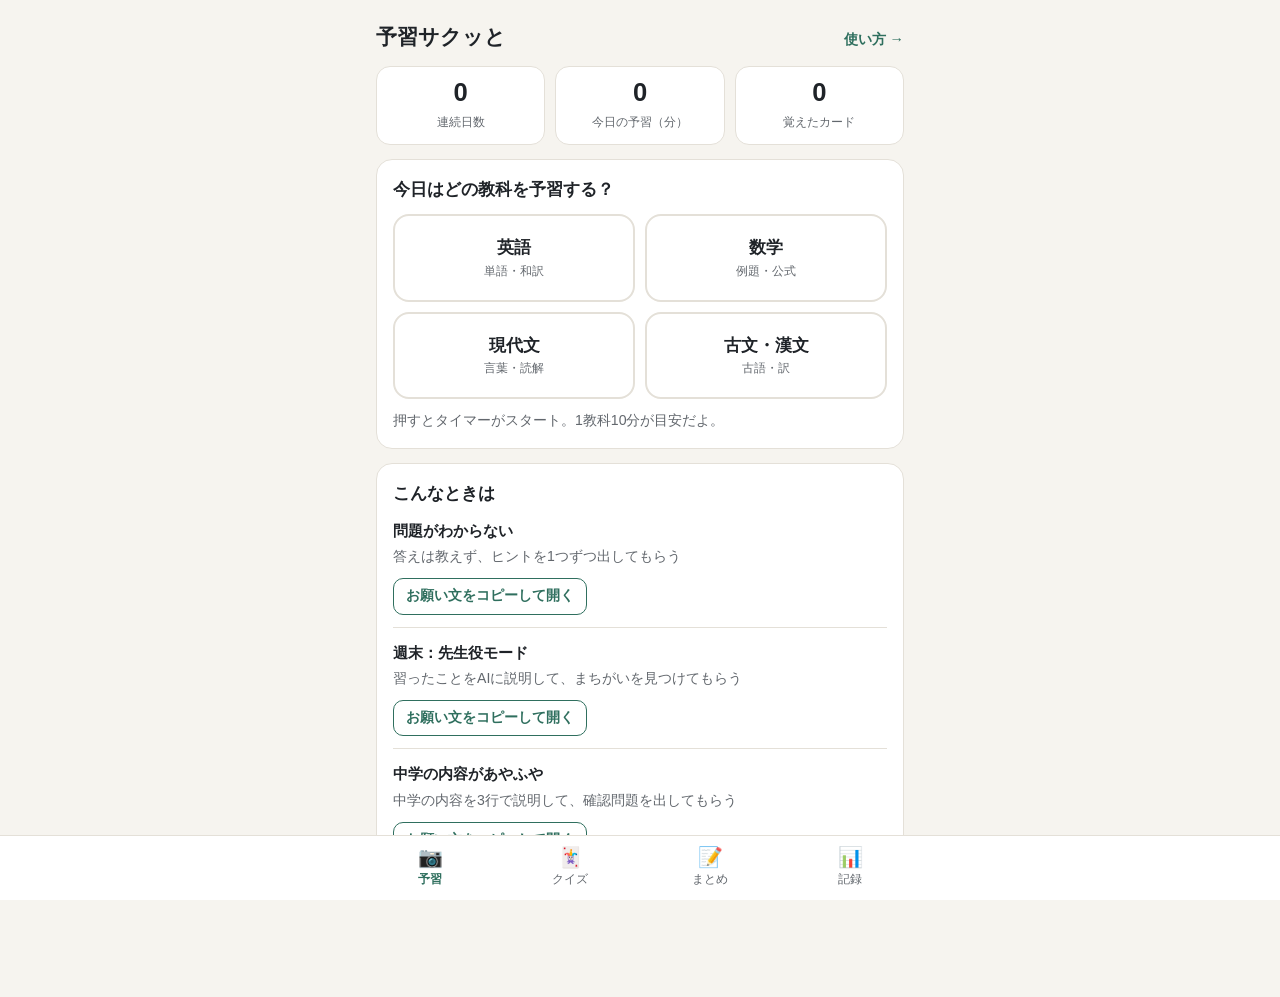
==== commit 0642d04d: "本人向けの使い方ガイドページとホーム画面用アイコンを追加 Co-Authored-By: Claude Opus 5.5 <noreply@anthropic.com>" ====
--- a/index.html
+++ b/index.html
@@ -9,6 +9,8 @@
 <meta name="theme-color" content="#2f6f5e">
 <title>予習サクッと</title>
 <meta name="description" content="写真とAIで予習を30分に。単語カードとまとめで授業前もバッチリ">
+<link rel="icon" href="favicon.png">
+<link rel="apple-touch-icon" href="apple-touch-icon.png">
 <style>
   :root {
     --bg: #f6f4ef;
@@ -49,6 +51,8 @@
   }
   main { max-width: 560px; margin: 0 auto; padding: 16px 16px calc(96px + env(safe-area-inset-bottom)); }
   h1 { font-size: 1.3rem; margin: 4px 0 12px; }
+  .head { display: flex; justify-content: space-between; align-items: baseline; gap: 8px; }
+  .head a { color: var(--accent); font-weight: 700; font-size: .9rem; text-decoration: none; white-space: nowrap; }
   h2 { font-size: 1.05rem; margin: 0 0 10px; }
   p { margin: 0 0 10px; }
   .sub { color: var(--sub); font-size: .88rem; }
@@ -233,7 +237,10 @@
   <!-- ===== 予習 ===== -->
   <section id="tab-home">
     <div id="home-idle">
-      <h1>予習サクッと</h1>
+      <div class="head">
+        <h1>予習サクッと</h1>
+        <a href="guide.html">使い方 →</a>
+      </div>
       <div class="tiles">
         <div class="tile"><b id="t-streak">0</b><span>連続日数</span></div>
         <div class="tile"><b id="t-today">0</b><span>今日の予習（分）</span></div>
@@ -401,6 +408,7 @@
       <h2>ホーム画面に置く</h2>
       <p class="sub" style="margin:0">Safariでこのページを開いて、下の「共有」ボタン（□に↑）→「ホーム画面に追加」。アプリみたいにすぐ開けるよ。</p>
     </div>
+    <a class="btn ghost" href="guide.html" style="margin-bottom:14px">使い方ガイドを見る</a>
     <div class="card">
       <h2>データ</h2>
       <p class="sub">記録はこのスマホの中だけに保存されます。機種変更の前は「書き出し」でバックアップしてね。</p>
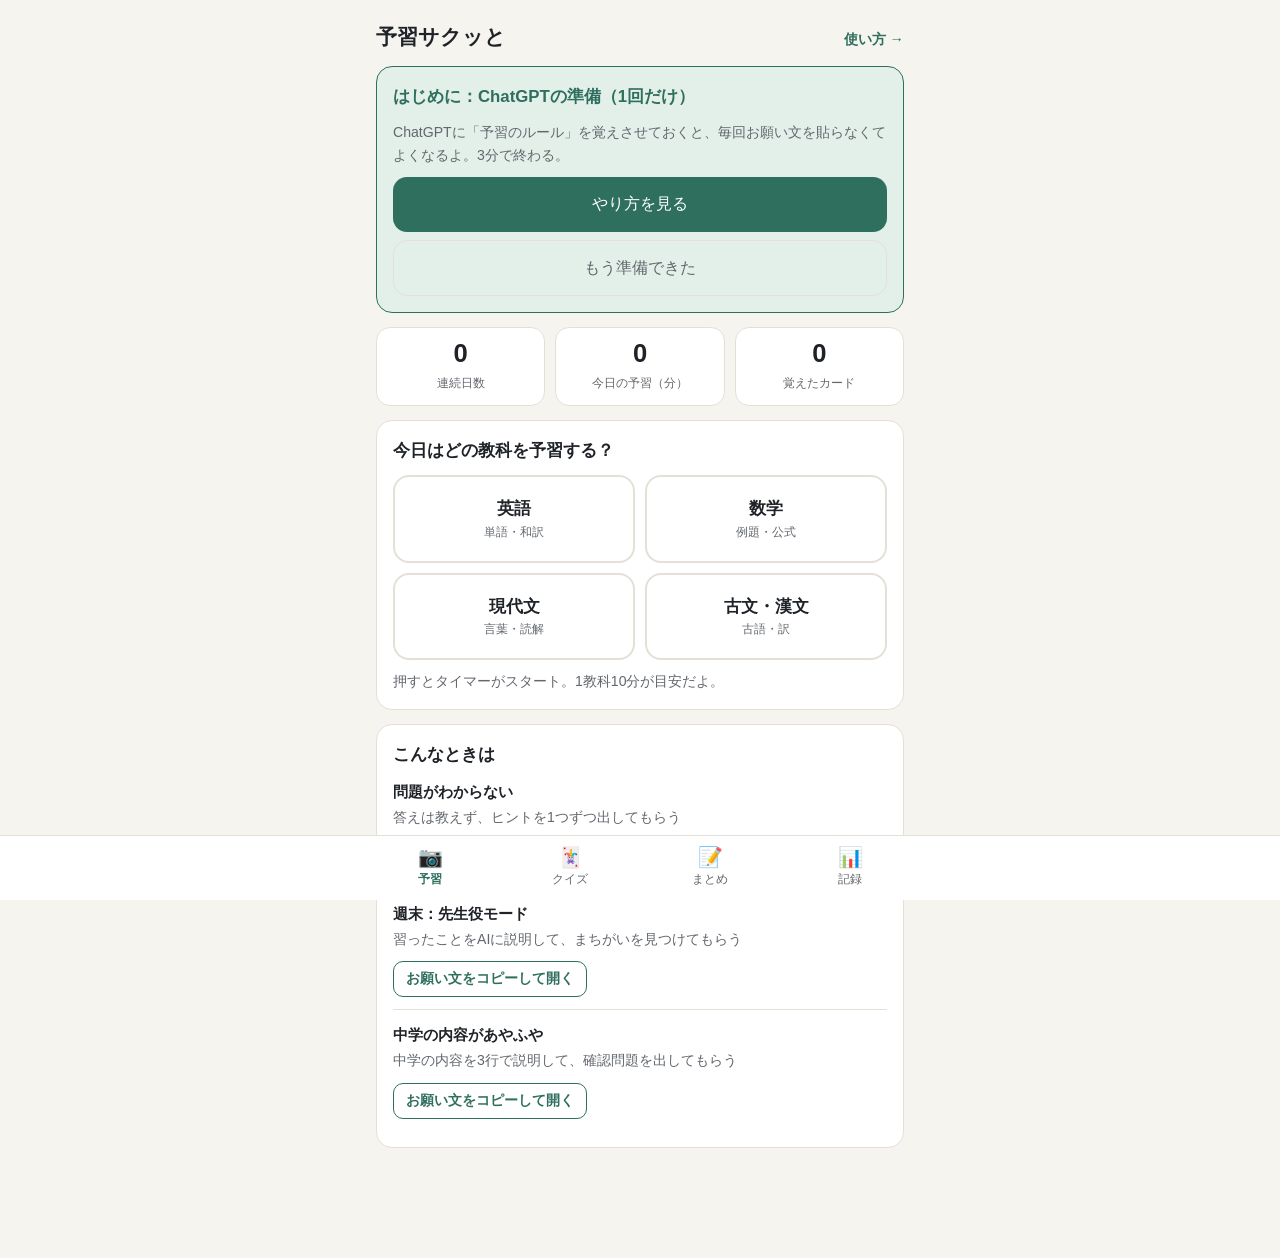
==== commit ff6f50f0: "ChatGPT専用に変更：プロジェクト「予習」のルール方式、英語は文字読み取りで写真回数を節約 Co-Authored-By: Claude Opus 5.5 <noreply@anthropic.c" ====
--- a/index.html
+++ b/index.html
@@ -143,6 +143,12 @@
   .extra { border-top: 1px solid var(--line); padding: 12px 0; }
   .extra:first-of-type { border-top: none; padding-top: 0; }
   .extra h3 { font-size: .95rem; margin: 0 0 2px; }
+  .setup { background: var(--accent-soft); border-color: var(--accent); }
+  .setup h2 { color: var(--accent); }
+  .howto { margin: 4px 0 0; padding-left: 1.2em; font-size: .88rem; color: var(--sub); }
+  .howto li { margin-bottom: 4px; }
+  .howto b { color: var(--text); }
+  #a-steps + .step { margin-top: 18px; padding-top: 18px; border-top: 1px dashed var(--line); }
 
   /* チップ */
   .chips { display: flex; gap: 6px; overflow-x: auto; padding-bottom: 4px; margin-bottom: 12px; scrollbar-width: none; }
@@ -240,6 +246,12 @@
       <div class="head">
         <h1>予習サクッと</h1>
         <a href="guide.html">使い方 →</a>
+      </div>
+      <div class="card setup" id="setup-banner" hidden>
+        <h2>はじめに：ChatGPTの準備（1回だけ）</h2>
+        <p class="sub">ChatGPTに「予習のルール」を覚えさせておくと、毎回お願い文を貼らなくてよくなるよ。3分で終わる。</p>
+        <a class="btn" href="guide.html#junbi">やり方を見る</a>
+        <button class="btn plain" id="setup-done" style="margin-top:8px">もう準備できた</button>
       </div>
       <div class="tiles">
         <div class="tile"><b id="t-streak">0</b><span>連続日数</span></div>
@@ -280,36 +292,12 @@
       </div>
 
       <div class="card">
+        <div id="a-steps"></div>
         <div class="step">
-          <div class="no">1</div>
+          <div class="no" id="a-paste-no">5</div>
           <div class="body">
-            <h3>お願い文をコピーしてAIを開く</h3>
-            <a class="btn" id="a-open" href="https://chatgpt.com/" target="_blank" rel="noopener">コピーして <span class="ai-name">ChatGPT</span> を開く</a>
-            <details>
-              <summary>お願い文を見る</summary>
-              <pre class="prompt" id="a-prompt"></pre>
-            </details>
-          </div>
-        </div>
-        <div class="step">
-          <div class="no">2</div>
-          <div class="body">
-            <h3>教科書を撮って送る</h3>
-            <p class="sub" style="margin:0"><span class="ai-name">ChatGPT</span> で「＋」→ カメラで教科書のページを撮る → 入力欄を長押しして「ペースト」→ 送信</p>
-          </div>
-        </div>
-        <div class="step">
-          <div class="no">3</div>
-          <div class="body">
-            <h3>ヒントを見て自分で考える</h3>
-            <p class="sub" style="margin:0" id="a-tip"></p>
-          </div>
-        </div>
-        <div class="step">
-          <div class="no">4</div>
-          <div class="body">
-            <h3>AIの返事をここに貼る</h3>
-            <p class="sub">AIの返事を長押し →「コピー」→ 下に貼りつけ。単語カードとまとめが自動で保存されるよ。</p>
+            <h3>ChatGPTの最初の返事をここに貼る</h3>
+            <p class="sub">返事の下にある<b>コピーボタン</b>（四角が2つ重なったマーク）を押す → 下に貼りつけ。単語カードとまとめが自動で保存されるよ。</p>
             <textarea id="a-paste" placeholder="ここに貼りつけ"></textarea>
             <button class="btn ghost" id="a-save" style="margin-top:8px">カードとまとめを保存</button>
             <div id="a-saved" hidden></div>
@@ -397,12 +385,14 @@
       <button class="btn line" id="report">LINEで報告する</button>
     </div>
     <div class="card">
-      <h2>使うAI</h2>
-      <div class="seg" id="ai-seg">
-        <button data-ai="chatgpt">ChatGPT</button>
-        <button data-ai="gemini">Gemini</button>
-      </div>
-      <p class="sub" style="margin:10px 0 0">「コピーして開く」を押したときに開くAIです。</p>
+      <h2>ChatGPTの準備</h2>
+      <p class="sub">ChatGPTのプロジェクト「予習」の「指示」に、このルールを貼っておくと、毎回のお願い文がいらなくなるよ。</p>
+      <button class="btn ghost" id="copy-rules">予習のルールをコピー</button>
+      <details>
+        <summary>ルールの中身を見る</summary>
+        <pre class="prompt" id="rules-text"></pre>
+      </details>
+      <p class="sub" style="margin:10px 0 0">くわしいやり方は <a href="guide.html#junbi" style="color:var(--accent)">使い方ガイド</a> へ。</p>
     </div>
     <div class="card">
       <h2>ホーム画面に置く</h2>
@@ -434,16 +424,39 @@
 <script>
 // ================= 設定 =================
 const SUBJECTS = [
-  { k: "en", name: "英語", note: "単語・和訳", card: "英単語・熟語｜意味" },
-  { k: "ma", name: "数学", note: "例題・公式", card: "公式・用語｜意味や使い方" },
-  { k: "ge", name: "現代文", note: "言葉・読解", card: "言葉｜意味" },
-  { k: "ko", name: "古文・漢文", note: "古語・訳", card: "古語・句法｜意味" },
+  { k: "en", name: "英語", say: "英語", note: "単語・和訳", card: "英単語・熟語｜意味" },
+  { k: "ma", name: "数学", say: "数学", note: "例題・公式", card: "公式・用語｜意味や使い方" },
+  { k: "ge", name: "現代文", say: "現代文", note: "言葉・読解", card: "言葉｜意味" },
+  { k: "ko", name: "古文・漢文", say: "古文」か「漢文", note: "古語・訳", card: "古語・句法｜意味" },
 ];
-const AI = {
-  chatgpt: { name: "ChatGPT", url: "https://chatgpt.com/" },
-  gemini: { name: "Gemini", url: "https://gemini.google.com/app" },
-};
+const GPT_URL = "https://chatgpt.com/";
 const GOAL = 30;
+
+// ChatGPTのプロジェクト「予習」の「指示」に貼るルール（guide.html にも同じ文があるので、変えるときは両方直す）
+const RULES = `あなたは高校1年生の予習を手伝う先生です。このプロジェクトのチャットでは、次のルールを守ってください。
+
+■教科
+最初のメッセージに書いてある教科（英語・数学・現代文・古文・漢文）の先生として答えてください。書いていなければ、写真や文章から判断してください。
+
+■いつものルール
+・答えや全文の訳を、いきなり出さない。まずヒントを出す。
+・中学生にもわかる言葉で、短く説明する。
+・私が「次」と送ったら、次のヒントを出す。
+・私が「答え合わせ」と送ったら、全文の訳・解き方・質問の答えを出す。
+・私が「降参」と送ったら、最初からていねいに説明する。
+
+■教科ごとにやること
+英語：1文ずつ意味をつかむヒント／大事な文法を1つ／授業で聞かれそうな質問を3つ（答えはまだ出さない）
+数学：このページで習うことを3行で説明／例題の解き方のヒントを1段ずつ／必要な中学の内容を1つ
+現代文：むずかしい言葉の説明／筆者の言いたいことを見つけるヒント／授業で聞かれそうな質問を3つ（答えはまだ出さない）
+古文・漢文：大事な古語や句法の意味／大事な文法を1つ／1文ずつ現代語訳のヒント
+
+■最初の返事の最後に、アプリに保存するため、必ず次の形をつける（予習以外のお願いのときは、つけなくてよい）
+【まとめ】
+・授業の前に見返すポイントを3つ（1行に1つ）
+【カード】
+覚えること｜意味
+（1行に1つ、10個まで。表にしないで「｜」で区切る）`;
 const STORE_KEY = "yoshu-sakutto-v1";
 
 const TAIL = (s) => `
@@ -456,7 +469,7 @@
 
 const PROMPTS = {
   en: s => `あなたは高校1年生向けの英語の先生です。
-写真は、明日の授業で習う教科書のページです。予習を手伝ってください。
+送った写真や文章は、明日の授業で習う教科書のページです。予習を手伝ってください。
 
 1. 1文ずつ、意味をつかむためのヒントを出してください。まだ全文の訳は出さないでください。
 2. 大事な文法を1つだけ、かんたんに説明してください。
@@ -465,7 +478,7 @@
 私が「答え合わせ」と送ったら、全文の訳と質問の答えを出してください。
 ${TAIL(s)}`,
   ma: s => `あなたは高校1年生向けの数学の先生です。
-写真は、明日の授業で習う教科書のページです。予習を手伝ってください。
+送った写真や文章は、明日の授業で習う教科書のページです。予習を手伝ってください。
 
 1. このページで習うことを、中学生にもわかる言葉で3行で説明してください。
 2. 例題の解き方を、ヒントとして1段ずつ出してください。一気に答えを出さないでください。
@@ -474,7 +487,7 @@
 私が「次」と送ったら次のヒントを、「答え合わせ」と送ったら解き方の全体を出してください。
 ${TAIL(s)}`,
   ge: s => `あなたは高校1年生向けの国語（現代文）の先生です。
-写真は、明日の授業で読む文章です。予習を手伝ってください。
+送った写真や文章は、明日の授業で読む文章です。予習を手伝ってください。
 
 1. 読み方や意味がむずかしい言葉を選んで、かんたんに説明してください。
 2. 筆者がいちばん言いたいことを見つけるためのヒントを出してください（答えはまだ出さない）。
@@ -483,7 +496,7 @@
 私が「答え合わせ」と送ったら、段落ごとの要約と質問の答えを出してください。
 ${TAIL(s)}`,
   ko: s => `あなたは高校1年生向けの古文・漢文の先生です。
-写真は、明日の授業で読む教科書のページです。予習を手伝ってください。
+送った写真や文章は、明日の授業で読む教科書のページです。予習を手伝ってください。
 
 1. 大事な古語（漢文なら大事な漢字や句法）を選んで、意味を説明してください。
 2. 大事な文法（助動詞や返り点など）を1つだけ、かんたんに説明してください。
@@ -513,7 +526,7 @@
 
 // ================= データ =================
 function blank() {
-  return { ai: "chatgpt", sessions: [], cards: [], notes: [], active: null };
+  return { setupDone: false, sessions: [], cards: [], notes: [], active: null };
 }
 function load() {
   try {
@@ -567,7 +580,6 @@
   }
   return ok;
 }
-function currentAI() { return AI[state.ai] || AI.chatgpt; }
 
 // ================= 集計 =================
 function minutesOn(dateStr) {
@@ -617,23 +629,57 @@
 }
 
 // ================= 予習タブ =================
+// 教科ごとの手順（英語は写真の回数を節約するため、カメラの文字読み取りでコピーする）
+function stepsFor(s) {
+  const open = {
+    t: "ChatGPTを開いて、プロジェクト「予習」で新しいチャット",
+    html: `<a class="btn" href="${GPT_URL}" target="_blank" rel="noopener">ChatGPT を開く</a>
+      <p class="sub" style="margin:8px 0 0">左上のメニュー → プロジェクト「予習」→ 新しいチャット</p>`,
+  };
+  const fallback = `<details><summary>プロジェクトを作っていないときは</summary>
+      <p class="sub" style="margin:8px 0 0">教科名の代わりに、このお願い文を貼って送ってね。</p>
+      <pre class="prompt">${esc(PROMPTS[s.k](s))}</pre>
+      <button class="btn small ghost copy-prompt" style="margin-top:8px">お願い文をコピー</button></details>`;
+  const hint = { t: "ヒントを見て、自分で考える", html: `<p class="sub" style="margin:0">${TIPS[s.k]}</p>` };
+  if (s.k === "en") return [
+    {
+      t: "教科書の英文をコピーする",
+      html: `<ol class="howto">
+        <li>iPhoneの<b>カメラ</b>を教科書の英文に向ける</li>
+        <li>右下の<b>文字読み取りマーク</b>（枠の中に線）を押す</li>
+        <li><b>「すべてを選択」→「コピー」</b></li></ol>
+        <p class="sub" style="margin:6px 0 0">写真を送る回数（1日数回まで）を節約できるよ。うまくいかなければ写真でもOK。</p>`,
+    },
+    open,
+    { t: "「英語」と打って、貼りつけて送る", html: `<p class="sub" style="margin:0">入力欄に「英語」と打って改行 → 長押しして「ペースト」→ 送信</p>${fallback}` },
+    hint,
+  ];
+  return [
+    open,
+    { t: `「${s.say}」と打って、教科書を撮って送る`, html: `<p class="sub" style="margin:0">入力欄に「${s.say}」と打つ →「＋」→「カメラ」で明日やるページを撮る → 送信</p>${fallback}` },
+    hint,
+  ];
+}
+
 function renderHome() {
   $("t-streak").textContent = streak();
   $("t-today").textContent = minutesOn(ymd(new Date()));
   $("t-cards").textContent = knownCount();
+  $("setup-banner").hidden = !!state.setupDone;
   $("subjects").innerHTML = SUBJECTS.map(s =>
     `<button class="subj" data-subj="${s.k}">${s.name}<small>${s.note}</small></button>`).join("");
-  document.querySelectorAll(".ai-name").forEach(el => el.textContent = currentAI().name);
 
   const a = state.active;
   $("home-idle").hidden = !!a;
   $("home-active").hidden = !a;
   if (a) {
     const s = subjOf(a.subject);
+    const steps = stepsFor(s);
     $("a-subj").textContent = s.name;
-    $("a-prompt").textContent = PROMPTS[s.k](s);
-    $("a-tip").textContent = TIPS[s.k];
-    $("a-open").href = currentAI().url;
+    $("a-steps").innerHTML = steps.map((st, i) => `
+      <div class="step"><div class="no">${i + 1}</div>
+        <div class="body"><h3>${st.t}</h3>${st.html}</div></div>`).join("");
+    $("a-paste-no").textContent = steps.length + 1;
     if ($("a-paste").value !== (a.draft || "")) $("a-paste").value = a.draft || "";
     tick();
   }
@@ -661,10 +707,16 @@
   window.scrollTo(0, 0);
 });
 
-$("a-open").addEventListener("click", () => {
+$("a-steps").addEventListener("click", e => {
+  if (!e.target.closest(".copy-prompt") || !state.active) return;
   const s = subjOf(state.active.subject);
   copyText(PROMPTS[s.k](s));
   toast("お願い文をコピーしたよ");
+});
+$("setup-done").addEventListener("click", () => {
+  state.setupDone = true;
+  save();
+  renderHome();
 });
 
 $("a-paste").addEventListener("input", () => {
@@ -726,7 +778,7 @@
   b.addEventListener("click", () => {
     copyText(EXTRAS[b.dataset.extra]);
     toast("お願い文をコピーしたよ");
-    window.open(currentAI().url, "_blank", "noopener");
+    window.open(GPT_URL, "_blank", "noopener");
   });
 });
 
@@ -749,7 +801,7 @@
   $("quiz-end").hidden = !(quiz && quiz.done);
   $("quiz-start").hidden = !!quiz;
   if (!list.length) {
-    $("quiz-info").innerHTML = "まだカードがないよ。<br>予習でAIの返事を貼りつけると、ここにカードがたまるよ。";
+    $("quiz-info").innerHTML = "まだカードがないよ。<br>予習でChatGPTの返事を貼りつけると、ここにカードがたまるよ。";
     $("quiz-go").hidden = true;
   } else {
     $("quiz-info").innerHTML = `カード <b>${list.length}枚</b>（まだ覚えていない <b>${notYet}枚</b>）`;
@@ -832,7 +884,7 @@
       </div>
       <ul>${n.points.map(p => `<li>${esc(p)}</li>`).join("")}</ul>
     </div>`).join("")
-    : '<p class="empty">まだまとめがないよ。<br>予習でAIの返事を貼りつけると、ここにたまるよ。</p>';
+    : '<p class="empty">まだまとめがないよ。<br>予習でChatGPTの返事を貼りつけると、ここにたまるよ。</p>';
 }
 $("note-chips").addEventListener("click", e => {
   const b = e.target.closest("[data-f]");
@@ -879,8 +931,6 @@
     return m ? `${s.name}${m}分` : "";
   }).filter(Boolean).join("・");
   $("chart-info").innerHTML = `<b>${md(days[i])}</b>：${vals[i]}分${bySubj ? `（${bySubj}）` : ""}`;
-
-  document.querySelectorAll("#ai-seg button").forEach(b => b.classList.toggle("on", b.dataset.ai === state.ai));
 }
 $("bars").addEventListener("click", e => {
   const b = e.target.closest("[data-i]");
@@ -888,13 +938,10 @@
   selDay = +b.dataset.i;
   renderLog();
 });
-$("ai-seg").addEventListener("click", e => {
-  const b = e.target.closest("[data-ai]");
-  if (!b) return;
-  state.ai = b.dataset.ai;
-  save();
-  renderLog();
-  toast(`${currentAI().name} を使う設定にしたよ`);
+$("rules-text").textContent = RULES;
+$("copy-rules").addEventListener("click", () => {
+  copyText(RULES);
+  toast("ルールをコピーしたよ。ChatGPTの「指示」に貼ってね");
 });
 $("report").addEventListener("click", () => {
   const today = new Date();
@@ -964,7 +1011,7 @@
   const b = e.target.closest("[data-tab]");
   if (b) show(b.dataset.tab);
 });
-// AIアプリから戻ってきたときに、時間などを最新にする
+// ChatGPTから戻ってきたときに、時間などを最新にする
 document.addEventListener("visibilitychange", () => {
   if (document.visibilityState === "visible") { state = load(); const on = document.querySelector("#tabs button.on"); RENDER[on.dataset.tab](); }
 });
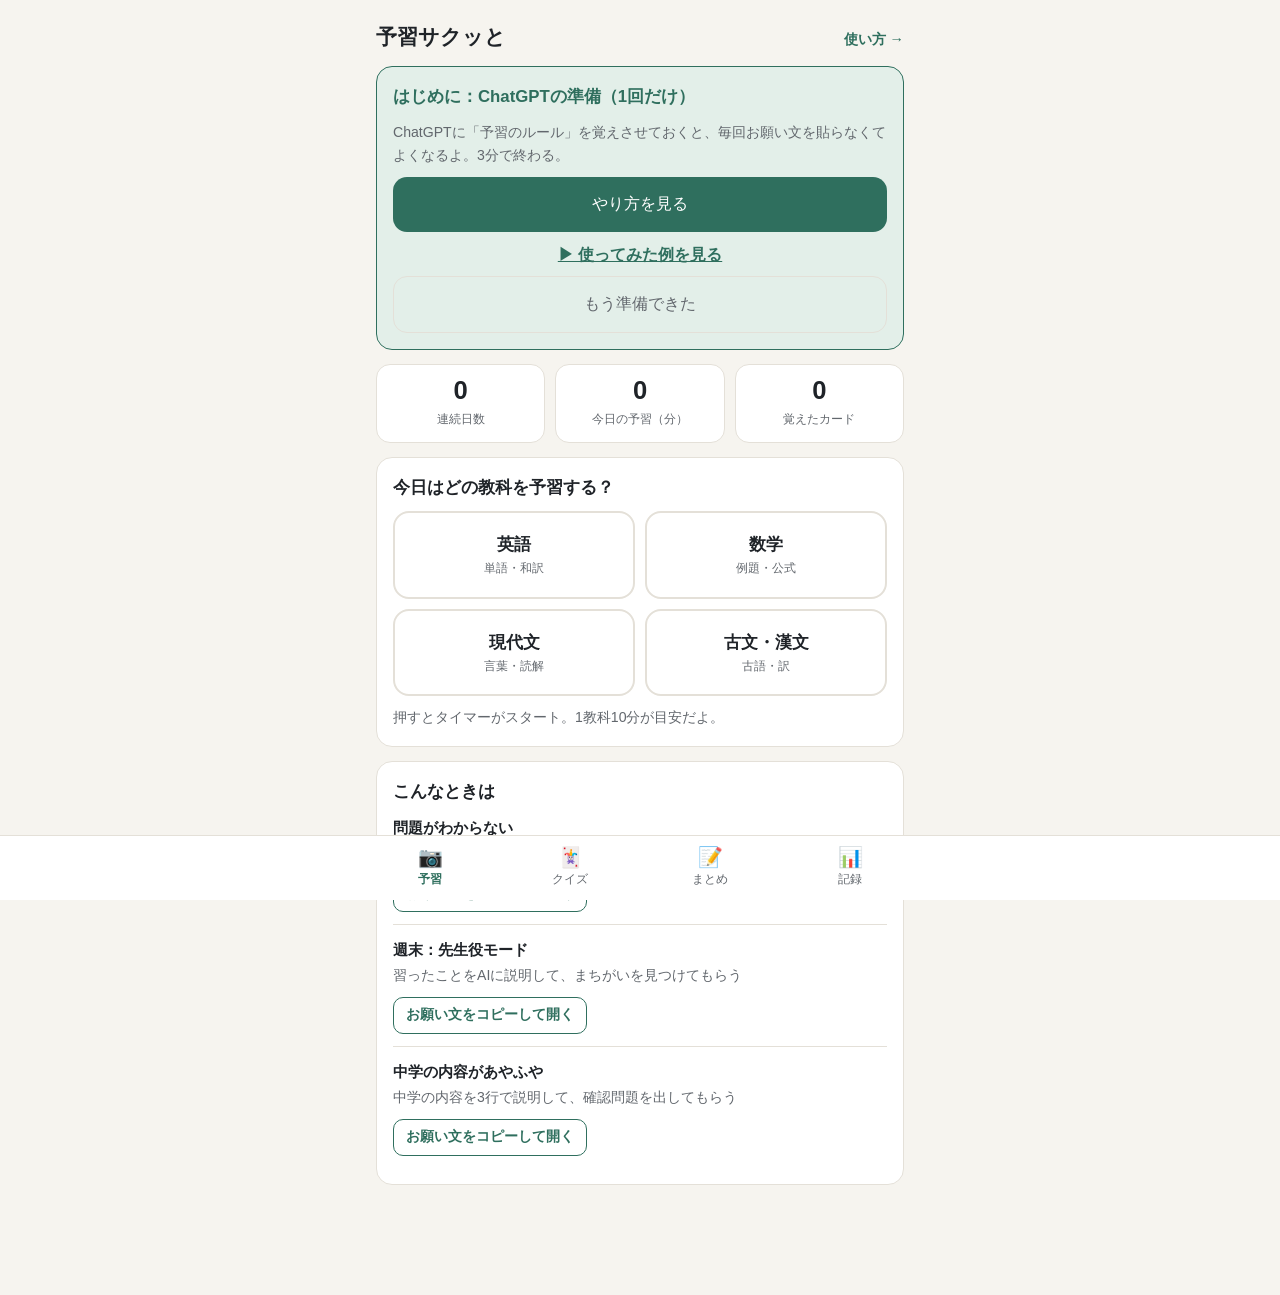
==== commit b7d5ef11: "使ってみた例（英語のデモ）ページを追加、ダークモードでボタンの文字を読みやすく Co-Authored-By: Claude Opus 5.5 <noreply@anthropic.com>" ====
--- a/index.html
+++ b/index.html
@@ -19,6 +19,7 @@
     --sub: #62676d;
     --line: #e4e0d8;
     --accent: #2f6f5e;
+    --on-accent: #ffffff;
     --accent-soft: #e3efe9;
     --warm: #c0643c;
     --warm-soft: #f8e8df;
@@ -33,6 +34,7 @@
       --sub: #a3a7ad;
       --line: #34383e;
       --accent: #6fbfa6;
+      --on-accent: #0f2420;
       --accent-soft: #24352f;
       --warm: #e38c64;
       --warm-soft: #3a2a22;
@@ -75,7 +77,7 @@
     display: block; width: 100%; text-align: center; text-decoration: none;
     padding: 14px; border-radius: 14px;
     font-size: 1rem; font-weight: 700;
-    background: var(--accent); color: #fff;
+    background: var(--accent); color: var(--on-accent);
   }
   .btn.ghost { background: transparent; color: var(--accent); border: 1.5px solid var(--accent); }
   .btn.plain { background: transparent; color: var(--sub); border: 1px solid var(--line); font-weight: 500; }
@@ -107,7 +109,7 @@
   /* 予習中 */
   .timer {
     display: flex; align-items: center; justify-content: space-between;
-    background: var(--accent); color: #fff; border-radius: 16px;
+    background: var(--accent); color: var(--on-accent); border-radius: 16px;
     padding: 12px 16px; margin-bottom: 14px;
   }
   .timer b { font-size: 1.6rem; font-variant-numeric: tabular-nums; }
@@ -116,7 +118,7 @@
   .step + .step { margin-top: 18px; padding-top: 18px; border-top: 1px dashed var(--line); }
   .step .no {
     flex: none; width: 28px; height: 28px; border-radius: 50%;
-    background: var(--accent); color: #fff; display: grid; place-items: center;
+    background: var(--accent); color: var(--on-accent); display: grid; place-items: center;
     font-size: .85rem; font-weight: 700;
   }
   .step .body { flex: 1; min-width: 0; }
@@ -157,7 +159,7 @@
     flex: none; border: 1px solid var(--line); background: var(--card); color: var(--text);
     border-radius: 99px; padding: 5px 12px; font-size: .85rem;
   }
-  .chip.on { background: var(--accent); border-color: var(--accent); color: #fff; }
+  .chip.on { background: var(--accent); border-color: var(--accent); color: var(--on-accent); }
 
   /* クイズ */
   .flash {
@@ -169,8 +171,8 @@
   .qcount { display: flex; justify-content: space-between; font-size: .85rem; color: var(--sub); margin-bottom: 8px; }
   .judge { display: grid; grid-template-columns: 1fr 1fr; gap: 10px; }
   .judge button { padding: 18px 8px; border-radius: 16px; font-size: 1.1rem; font-weight: 700; }
-  .judge .ok { background: var(--accent); color: #fff; }
-  .judge .ng { background: var(--warm); color: #fff; }
+  .judge .ok { background: var(--accent); color: var(--on-accent); }
+  .judge .ng { background: var(--warm); color: var(--on-accent); }
   .result-big { font-size: 3rem; font-weight: 800; text-align: center; color: var(--accent); margin: 8px 0; }
 
   /* まとめ・カード一覧 */
@@ -212,7 +214,7 @@
 
   .seg { display: flex; border: 1px solid var(--line); border-radius: 12px; overflow: hidden; }
   .seg button { flex: 1; padding: 10px; background: var(--card); color: var(--text); font-size: .95rem; }
-  .seg button.on { background: var(--accent); color: #fff; font-weight: 700; }
+  .seg button.on { background: var(--accent); color: var(--on-accent); font-weight: 700; }
 
   /* タブ */
   nav.tabs {
@@ -251,6 +253,7 @@
         <h2>はじめに：ChatGPTの準備（1回だけ）</h2>
         <p class="sub">ChatGPTに「予習のルール」を覚えさせておくと、毎回お願い文を貼らなくてよくなるよ。3分で終わる。</p>
         <a class="btn" href="guide.html#junbi">やり方を見る</a>
+        <a href="demo.html" style="display:block;text-align:center;margin-top:10px;font-weight:700;color:var(--accent)">▶ 使ってみた例を見る</a>
         <button class="btn plain" id="setup-done" style="margin-top:8px">もう準備できた</button>
       </div>
       <div class="tiles">
